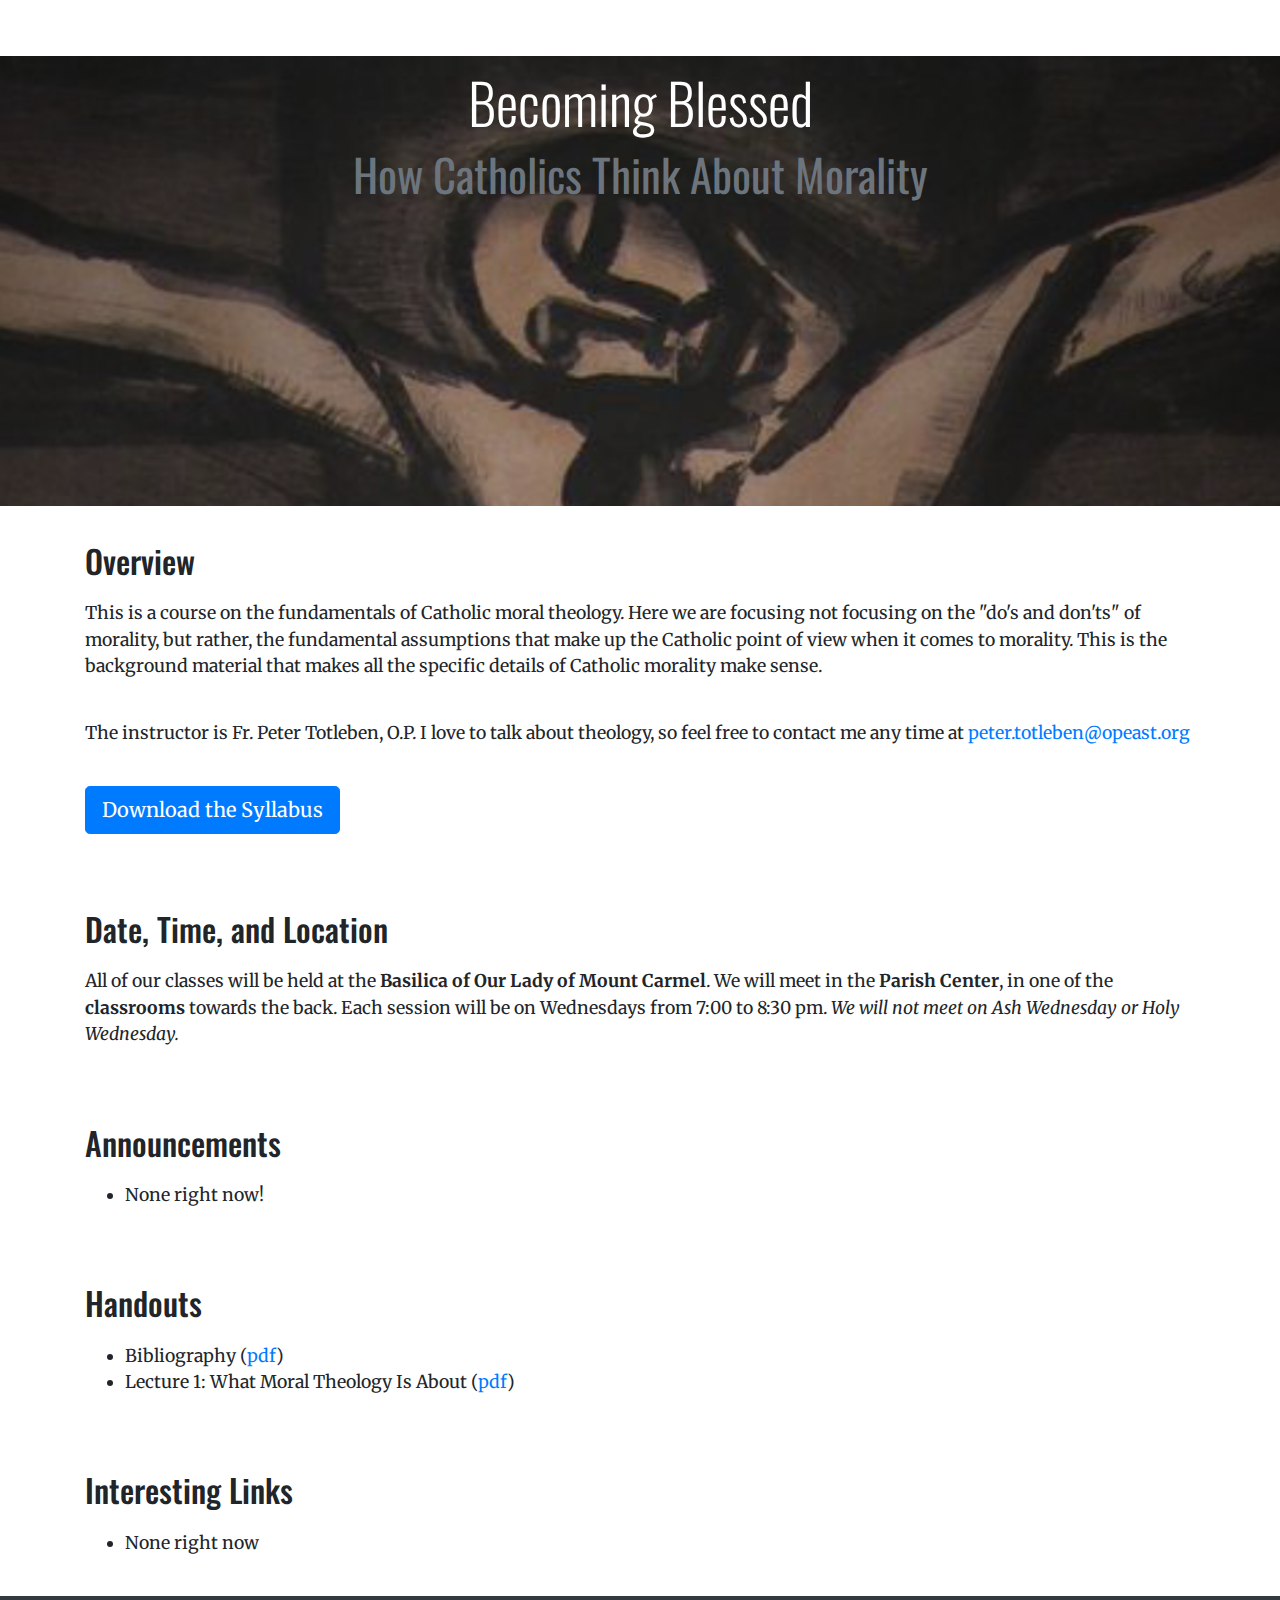
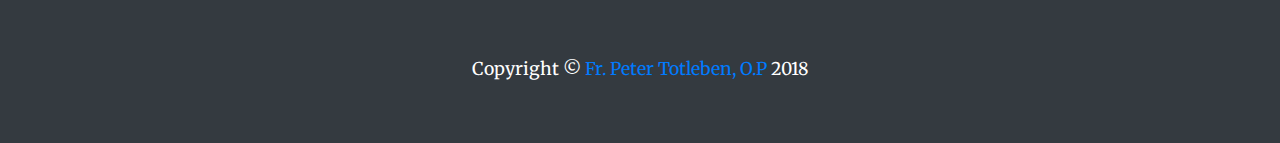
==== becoming-blessed/index.html @ 35ed3d49 "Added becoming blessed stuff" ====
<!DOCTYPE html>
<html lang="en">

  <head>
    <meta charset="utf-8">
    <meta name="viewport" content="width=device-width, initial-scale=1, shrink-to-fit=no">
    <meta name="description" content="Website for an adult education class on Catholic Moral Theology at the Basilica of Mt. Carmel in Youngstown, OH">
    <meta name="author" content="Fr. Peter Totleben, O.P.">
    <link href="https://fonts.googleapis.com/css?family=Merriweather:400,400i,700|Oswald:400,700" rel="stylesheet">
    <link href="vendor/bootstrap/css/bootstrap.min.css" rel="stylesheet">
    <link href="css/business-frontpage.css" rel="stylesheet">
    <link href="css/custom.css" rel="stylesheet">

    <title>Becoming Blessed: How Catholics Think About Morality</title>
  </head>

  <body>

    <!-- Navigation
    <nav class="navbar navbar-expand-lg navbar-dark bg-dark fixed-top">
      <div class="container">
        <a class="navbar-brand" href="#">Start Bootstrap</a>
        <button class="navbar-toggler" type="button" data-toggle="collapse" data-target="#navbarResponsive" aria-controls="navbarResponsive" aria-expanded="false" aria-label="Toggle navigation">
          <span class="navbar-toggler-icon"></span>
        </button>
        <div class="collapse navbar-collapse" id="navbarResponsive">
          <ul class="navbar-nav ml-auto">
            <li class="nav-item active">
              <a class="nav-link" href="#">Home
                <span class="sr-only">(current)</span>
              </a>
            </li>
            <li class="nav-item">
              <a class="nav-link" href="#">About</a>
            </li>
            <li class="nav-item">
              <a class="nav-link" href="#">Services</a>
            </li>
            <li class="nav-item">
              <a class="nav-link" href="#">Contact</a>
            </li>
          </ul>
        </div>
      </div>
    </nav>
    -->

    <!-- Header with Background Image -->
    <header class="business-header">
      <div class="container">
        <div class="row">
          <div class="col-lg-12">
            <h1 class="display-4 text-center text-white">
              Becoming Blessed<br />
              <small class="text-muted">How Catholics Think About Morality</small>
            </h1>
          </div>
        </div>
      </div>
    </header>

    <!-- Page Content -->
    <div class="container">

      <div class="row">
        <div class="col-lg-12">
          <h2 class="text-left mt-4">Overview</h2>
          <p>This is a course on the fundamentals of Catholic moral theology. Here we are focusing not focusing on the
          "do's and don'ts" of morality, but rather, the fundamental assumptions that make up the Catholic point of
          view when it comes to morality. This is the background material that makes all the specific details of
          Catholic morality make sense.</p>

          <p>The instructor is Fr. Peter Totleben, O.P. I love to talk about theology, so feel free to contact me
            any time at <a href="mailto:peter.totleben@opeast.org">peter.totleben@opeast.org</a></p>

          <p>
            <a class="btn btn-primary btn-lg" href="docs/syllabus.pdf">Download the Syllabus</a>
          </p>
        </div>
      </div> <!-- /.row -->

      <div class="row">
        <div class="col-lg-12">
          <h2 class="text-left mt-4">Date, Time, and Location</h2>
          <p> All of our classes will be held at the <strong>Basilica of Our Lady of Mount Carmel</strong>. We will meet
            in the <strong>Parish Center</strong>, in one of the <strong>classrooms</strong> towards the back. Each
            session will be on Wednesdays from 7:00 to 8:30 pm. <em>We will not meet on Ash Wednesday or Holy 
            Wednesday.</em></p>
        </div>
      </div> <!-- /.row -->

      <div class="row">
        <div class="col-lg-12">
          <h2 class="text-left mt-4">Announcements</h2>
          <ul>
            <li>None right now!</li>
          </ul>
        </div>
      </div> <!-- /.row -->

      <div class="row">
        <div class="col-lg-12">
          <h2 class="text-left mt-4">Handouts</h2>
          <ul>
            <li>Bibliography (<a href="docs/bibliography.pdf">pdf</a>)</li>
            <li>Lecture 1: What Moral Theology Is About (<a href="docs/overview.pdf">pdf</a>)</li>
          </ul>
        </div>
      </div> <!-- ./row -->

      <div class="row">
        <div class="col-lg-12">
          <h2 class="text-left mt-4">Interesting Links</h2>
          <ul>
            <li>None right now</li>
          </ul>
        </div>
      </div> <!-- ./row -->

    </div>  <!-- /.container -->

    <!-- Footer -->
    <footer class="py-5 bg-dark">
      <div class="container">
        <p class="m-0 text-center text-white">Copyright &copy; <a href="mailto:peter.totleben@opeast.org">Fr. Peter
        Totleben, O.P</a> 2018</p>
      </div>
      <!-- /.container -->
    </footer>

    <!-- Bootstrap core JavaScript -->
    <script src="vendor/jquery/jquery.min.js"></script>
    <script src="vendor/bootstrap/js/bootstrap.bundle.min.js"></script>

  </body>

</html>
---- becoming-blessed/css/business-frontpage.css ----
/*!
 * Start Bootstrap - Busines Frontpage (https://startbootstrap.com/template-overviews/business-frontpage)
 * Copyright 2013-2017 Start Bootstrap
 * Licensed under MIT (https://github.com/BlackrockDigital/startbootstrap-business-frontpage/blob/master/LICENSE)
 */

body {
  padding-top: 54px;
}

@media (min-width: 992px) {
  body {
    padding-top: 56px;
  }
}

.business-header {
  height: 50vh;
  min-height: 300px;
  background: url('../img/banner.png') center center no-repeat scroll;
  -webkit-background-size: cover;
  -moz-background-size: cover;
  background-size: cover;
  -o-background-size: cover;
}

.card {
  height: 100%;
}
---- becoming-blessed/css/custom.css ----
body {
  font-family: Merriweather, serif;
  font-size: 1.1rem;
}

h1, h2, h3, h4, h5, h6 {
  font-family: Oswald, sans-serif;
}

h1, h2 {
  text-align: center;
}

p, ul {
	padding-top: 0.75rem;
	padding-bottom: 0.75rem;
}

.row {
	padding-top: 0.75rem;
	padding-bottom: 0.75rem;
}
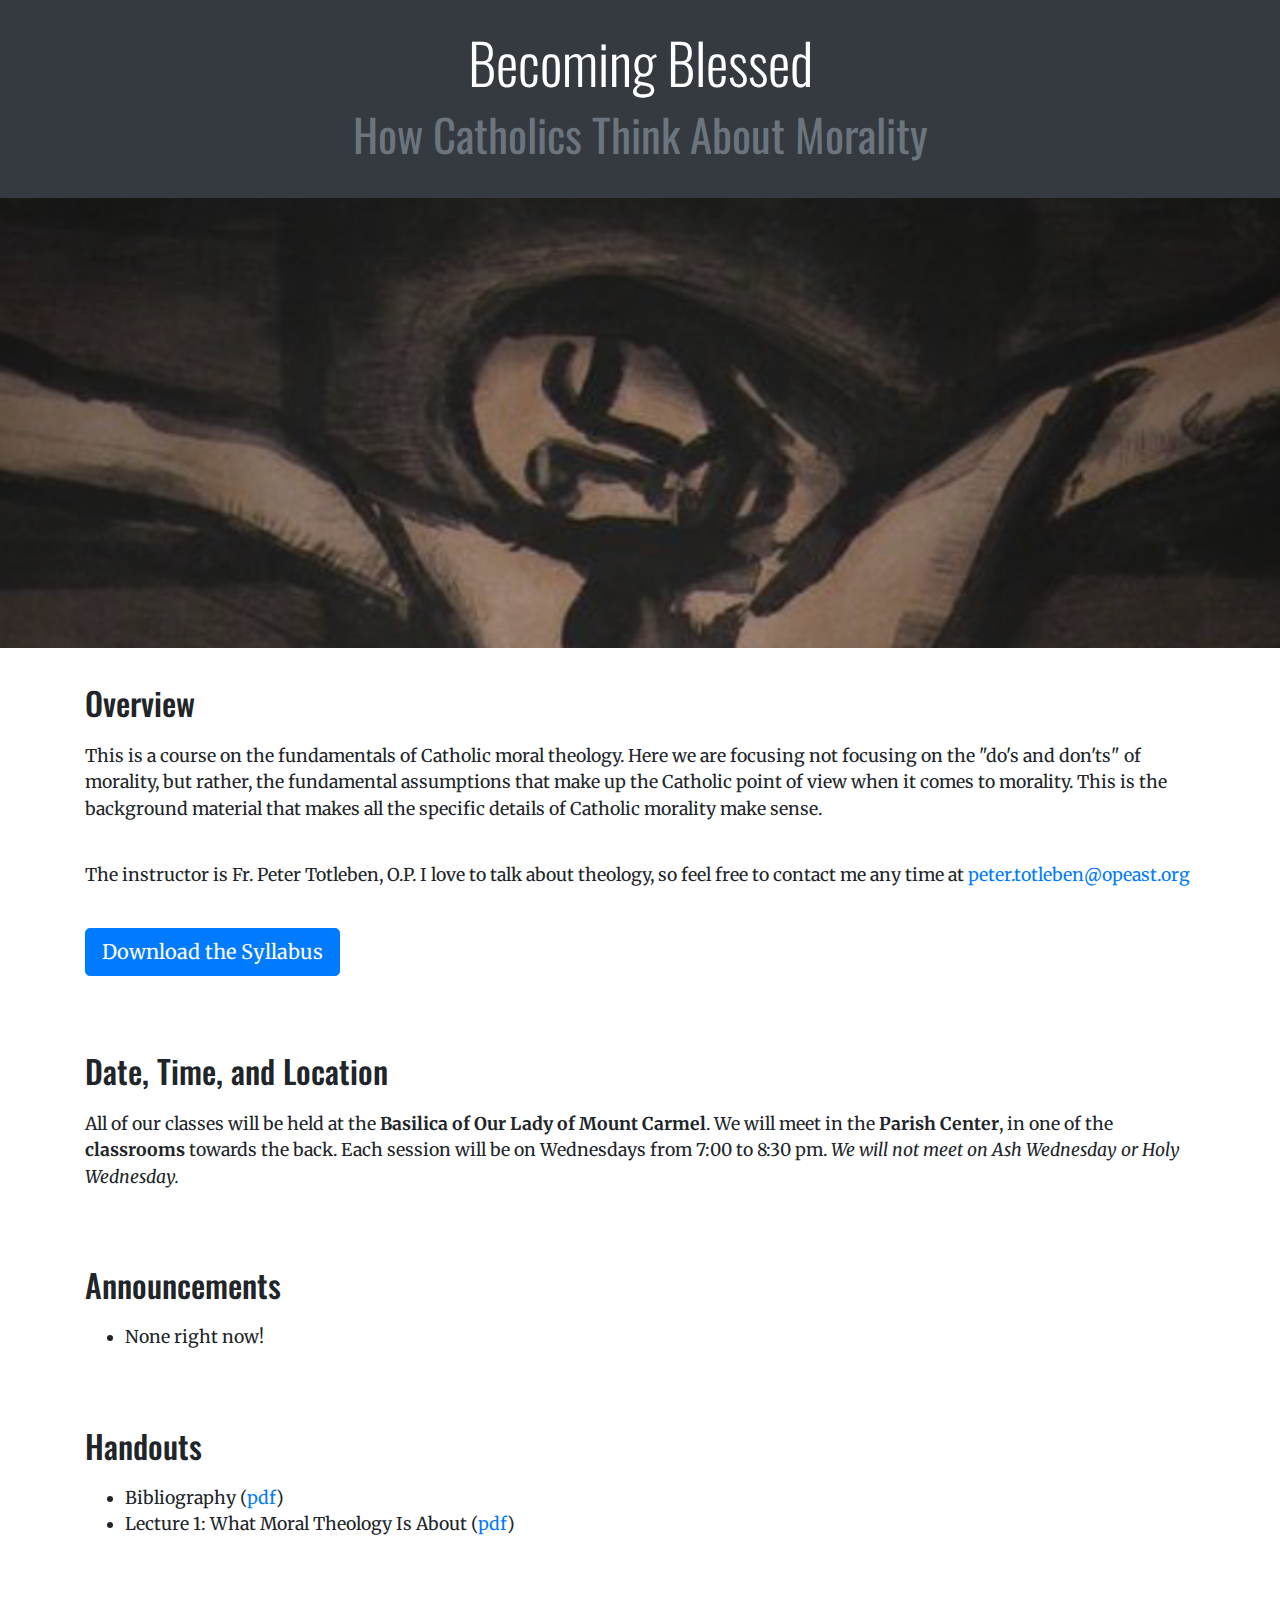
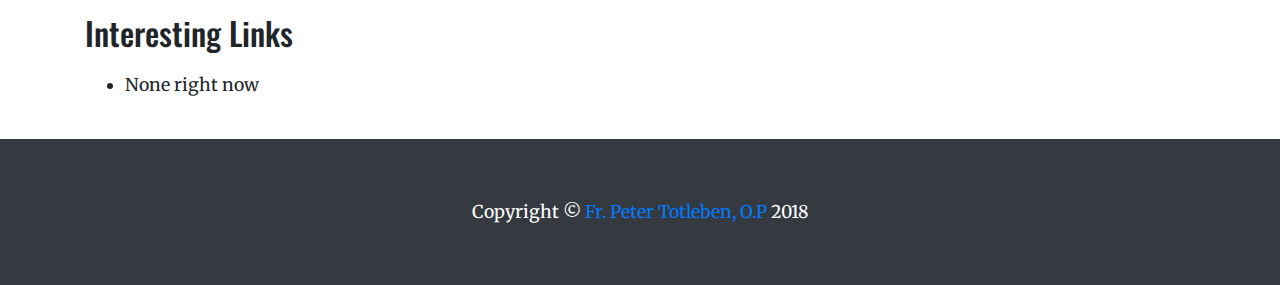
==== commit 7f8537e4: "Updated becoming blessed" ====
--- a/becoming-blessed/index.html
+++ b/becoming-blessed/index.html
@@ -15,6 +15,20 @@
   </head>
 
   <body>
+
+    <div class="titlebar py-3 bg-dark">
+      <div class="container">
+        <div class="row">
+          <div class="col-lg-12">
+            <h1 class="display-4 text-center text-white">
+              Becoming Blessed<br />
+              <small class="text-muted">How Catholics Think About Morality</small>
+            </h1>
+          </div>
+        </div>
+      </div>
+    </div>
+
 
     <!-- Navigation
     <nav class="navbar navbar-expand-lg navbar-dark bg-dark fixed-top">
@@ -50,10 +64,6 @@
       <div class="container">
         <div class="row">
           <div class="col-lg-12">
-            <h1 class="display-4 text-center text-white">
-              Becoming Blessed<br />
-              <small class="text-muted">How Catholics Think About Morality</small>
-            </h1>
           </div>
         </div>
       </div>
--- a/becoming-blessed/css/custom.css
+++ b/becoming-blessed/css/custom.css
@@ -1,4 +1,5 @@
 body {
+  padding-top: 0px;
   font-family: Merriweather, serif;
   font-size: 1.1rem;
 }
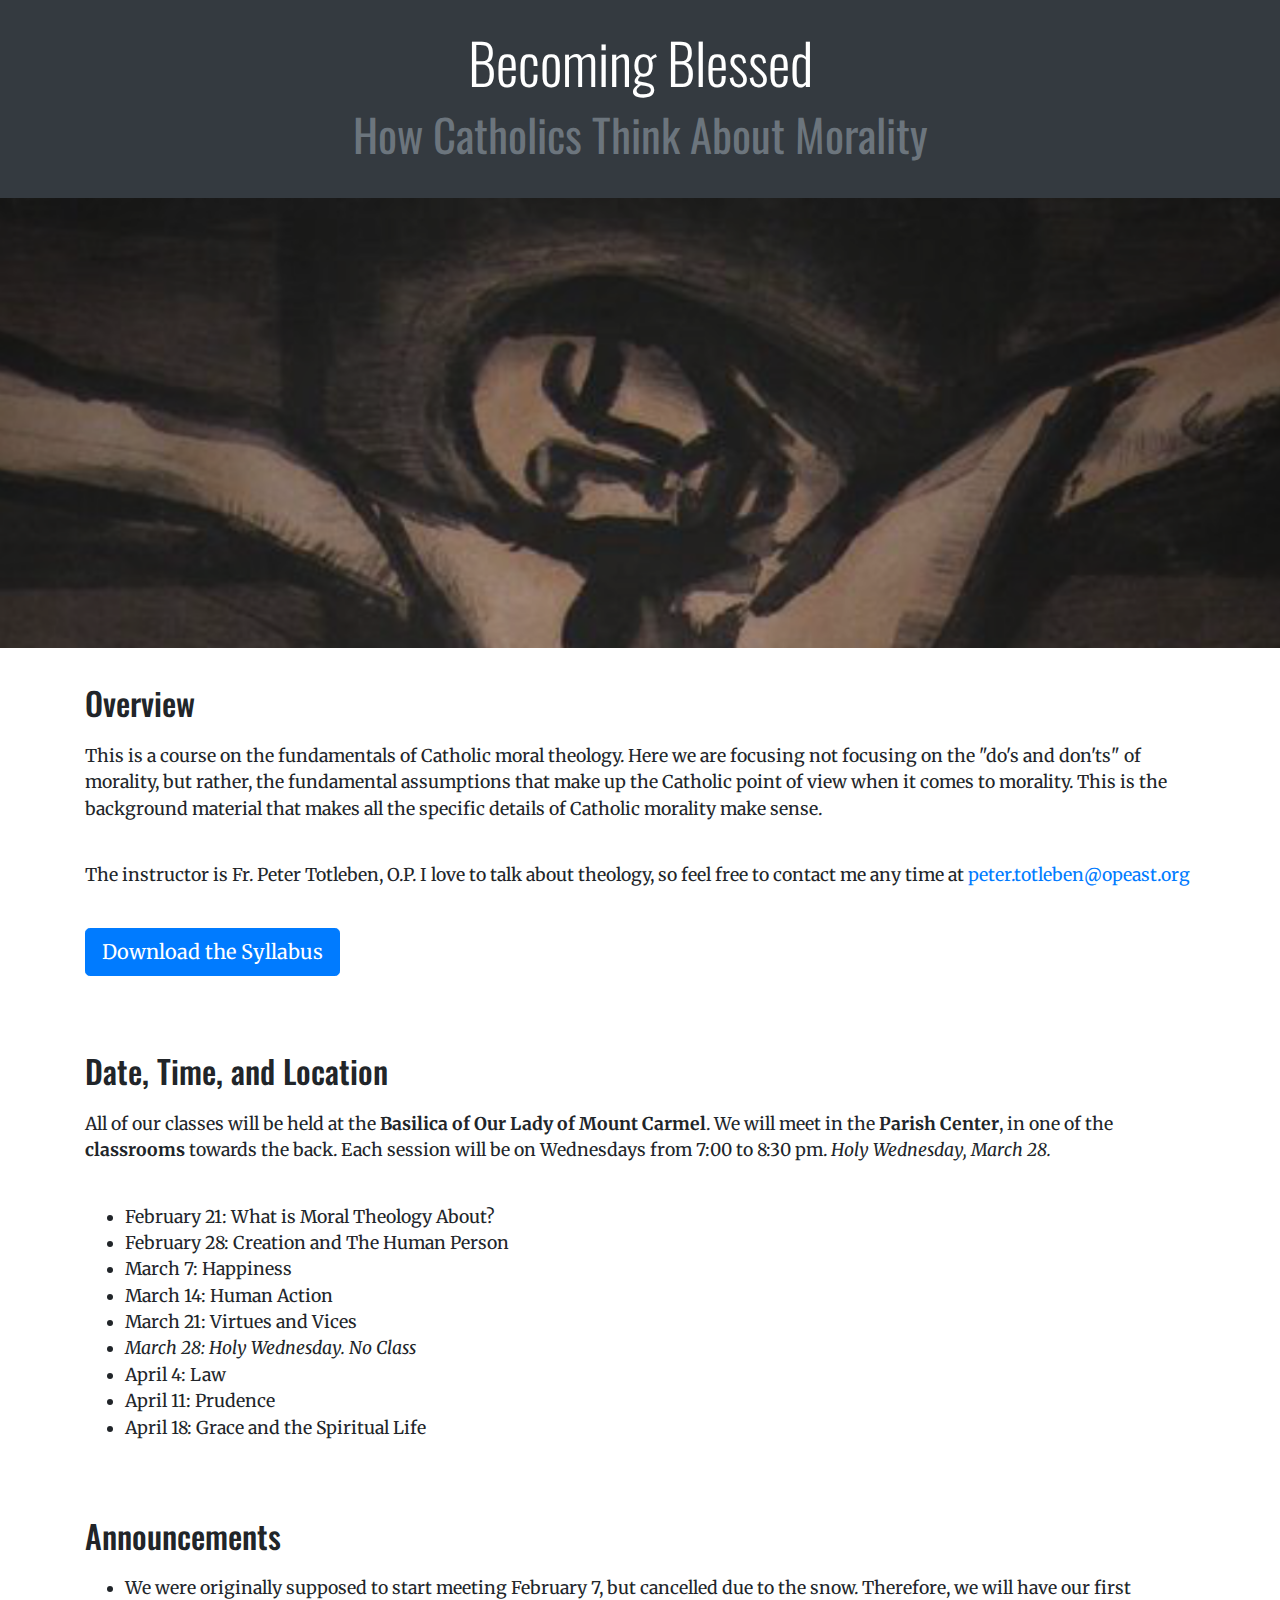
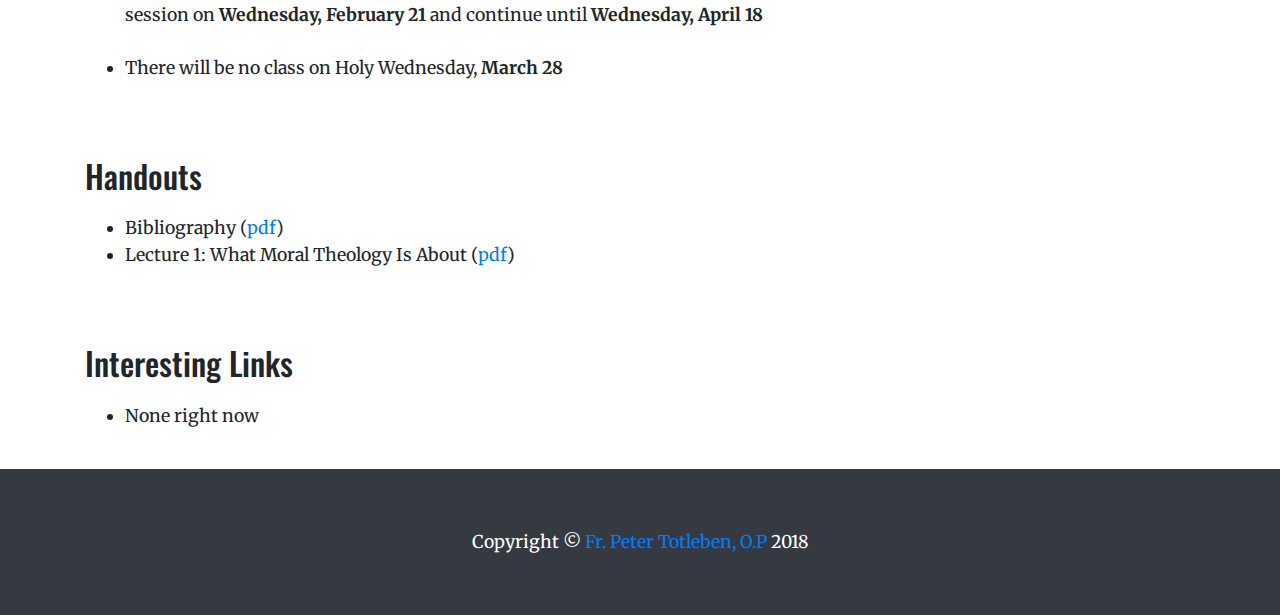
==== commit 334e99b1: "Updated dates for becoming blessed" ====
--- a/becoming-blessed/index.html
+++ b/becoming-blessed/index.html
@@ -92,10 +92,21 @@
       <div class="row">
         <div class="col-lg-12">
           <h2 class="text-left mt-4">Date, Time, and Location</h2>
-          <p> All of our classes will be held at the <strong>Basilica of Our Lady of Mount Carmel</strong>. We will meet
+          <p> 
+            All of our classes will be held at the <strong>Basilica of Our Lady of Mount Carmel</strong>. We will meet
             in the <strong>Parish Center</strong>, in one of the <strong>classrooms</strong> towards the back. Each
-            session will be on Wednesdays from 7:00 to 8:30 pm. <em>We will not meet on Ash Wednesday or Holy 
-            Wednesday.</em></p>
+            session will be on Wednesdays from 7:00 to 8:30 pm. <em>Holy Wednesday, March 28.</em>
+          </p>
+          <ul>
+            <li>February 21: What is Moral Theology About?</li>
+            <li>February 28: Creation and The Human Person</li>
+            <li>March 7: Happiness</li>
+            <li>March 14: Human Action</li>
+            <li>March 21: Virtues and Vices</li>
+            <li><em>March 28: Holy Wednesday. No Class</em></li>
+            <li>April 4: Law</li>
+            <li>April 11: Prudence</li>
+            <li>April 18: Grace and the Spiritual Life</li>
         </div>
       </div> <!-- /.row -->
 
@@ -103,7 +114,10 @@
         <div class="col-lg-12">
           <h2 class="text-left mt-4">Announcements</h2>
           <ul>
-            <li>None right now!</li>
+            <li>We were originally supposed to start meeting February 7, but cancelled due to the snow. Therefore,
+                we will have our first session on <strong>Wednesday, February 21</strong> and continue until
+                <strong>Wednesday, April 18</strong></li><br />
+            <li>There will be no class on Holy Wednesday, <strong>March 28</strong></li>
           </ul>
         </div>
       </div> <!-- /.row -->
